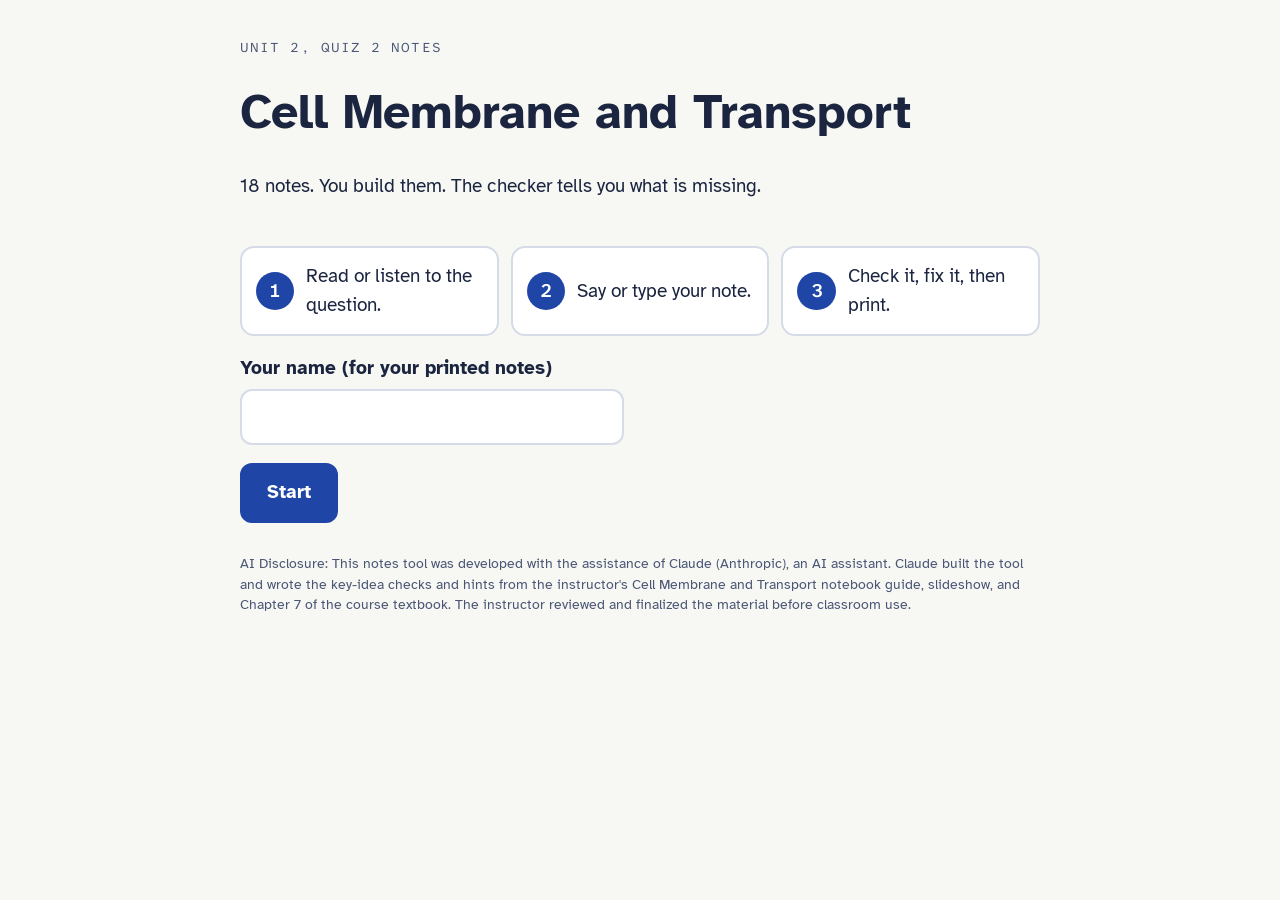
==== index.html @ 77db5dbd "Add Notes Builder with Unit 2 Quiz 2 (Cell Membrane and Transport) Co-Authored-By: Claude Opus 5.5 <" ====
<!doctype html>
<html lang="en">
<head>
<meta charset="utf-8">
<meta name="viewport" content="width=device-width, initial-scale=1, viewport-fit=cover">
<title>Biology Notes Builder</title>
<link rel="preconnect" href="https://fonts.googleapis.com">
<link rel="preconnect" href="https://fonts.gstatic.com" crossorigin>
<link rel="stylesheet" href="https://fonts.googleapis.com/css2?family=Atkinson+Hyperlegible:ital,wght@0,400;0,700;1,400&family=Atkinson+Hyperlegible+Mono:wght@400;600&display=swap">
<link rel="stylesheet" href="styles.css">
</head>
<body>
<div class="wrap" id="app" aria-live="polite"></div>

<script src="patterns.js"></script>
<!-- UNITS: add one line per quiz or test. The newest can go last. -->
<script src="units/u2q2.js"></script>
<!-- end UNITS -->
<script src="checker.js"></script>
<script src="app.js"></script>
</body>
</html>
---- styles.css ----
/* Layout: one centered column, composition-notebook page. Prompt on top, ruled answer box, feedback strip, nav. */
:root{
  --paper:#F7F8F4; --card:#FFFFFF; --ink:#1B2540; --ink-soft:#4B5675; --line:#D5DCE8;
  --rule:#C8D7EE; --margin:#E39A9A; --accent:#1F46A6; --accent-ink:#FFFFFF; --accent-soft:#E6ECFA;
  --ok:#17704A; --ok-bg:#E2F3E9; --warn:#8A5200; --warn-bg:#FFF0D6; --rec:#B42318; --rec-bg:#FDE7E5;
  --f-body:"Atkinson Hyperlegible", Verdana, "Segoe UI", sans-serif;
  --f-mono:"Atkinson Hyperlegible Mono", ui-monospace, Consolas, monospace;
  --t-xl:clamp(1.6rem, 1.2rem + 1.6vw, 2.2rem); --t-l:1.45rem; --t-m:1.2rem; --t-s:1rem;
}
@media (prefers-color-scheme: dark){:root:not([data-theme="light"]){
  --paper:#111726; --card:#18203A; --ink:#E9EDF7; --ink-soft:#A8B2CA; --line:#2B3654;
  --rule:#253152; --margin:#7B3A44; --accent:#90AEFF; --accent-ink:#0D1324; --accent-soft:#22305A;
  --ok:#72D6A3; --ok-bg:#15301F; --warn:#F3C073; --warn-bg:#352711; --rec:#FF8E84; --rec-bg:#3A1714; color-scheme:dark}}
:root[data-theme="dark"]{
  --paper:#111726; --card:#18203A; --ink:#E9EDF7; --ink-soft:#A8B2CA; --line:#2B3654;
  --rule:#253152; --margin:#7B3A44; --accent:#90AEFF; --accent-ink:#0D1324; --accent-soft:#22305A;
  --ok:#72D6A3; --ok-bg:#15301F; --warn:#F3C073; --warn-bg:#352711; --rec:#FF8E84; --rec-bg:#3A1714; color-scheme:dark}
*{box-sizing:border-box}
html,body{height:100%}
body{background:var(--paper);color:var(--ink);font-family:var(--f-body);font-size:var(--t-m);line-height:1.5;margin:0}
.wrap{max-width:52rem;margin:0 auto;padding-inline:16px;padding-block:16px 48px;display:flex;flex-direction:column;gap:18px}
h1,h2,h3{text-wrap:balance;margin:0;line-height:1.2}
button{font:inherit;color:inherit;cursor:pointer}
button:focus-visible,textarea:focus-visible,input:focus-visible{outline:3px solid var(--accent);outline-offset:2px}
.btn{display:inline-flex;align-items:center;gap:.5em;border:2px solid var(--line);background:var(--card);border-radius:12px;padding:.55em 1em;font-weight:700;font-size:var(--t-s);min-height:48px}
.btn:hover{border-color:var(--accent)}
.btn svg{width:1.3em;height:1.3em;flex:none}
.btn.primary{background:var(--accent);border-color:var(--accent);color:var(--accent-ink)}
.btn.big{font-size:var(--t-m);min-height:60px;padding:.6em 1.3em}
.btn[disabled]{opacity:.45;cursor:not-allowed}
.row{display:flex;flex-wrap:wrap;gap:10px;align-items:center}
.spread{justify-content:space-between}
.eyebrow{font-family:var(--f-mono);font-size:.85rem;letter-spacing:.08em;text-transform:uppercase;color:var(--ink-soft)}

/* top bar */
.top{display:flex;flex-direction:column;gap:10px}
.dots{display:flex;flex-wrap:wrap;gap:6px}
.dot{width:30px;height:30px;border-radius:50%;border:2px solid var(--line);background:var(--card);font-family:var(--f-mono);font-size:.8rem;display:grid;place-items:center;padding:0}
.dot.tried{border-color:var(--warn);background:var(--warn-bg)}
.dot.done{border-color:var(--ok);background:var(--ok);color:var(--card)}
.dot.here{outline:3px solid var(--accent);outline-offset:2px}

/* prompt card */
.card{background:var(--card);border:2px solid var(--line);border-radius:16px;padding:20px;display:flex;flex-direction:column;gap:14px}
.heading{font-family:var(--f-mono);font-size:.95rem;color:var(--accent);font-weight:600}
.prompt{font-size:var(--t-xl);font-weight:400}
.prompt b{font-weight:700}
.reveal{border-left:4px solid var(--accent);background:var(--accent-soft);padding:10px 14px;border-radius:0 10px 10px 0;font-size:var(--t-m)}
.reveal .where{font-family:var(--f-mono);font-size:.95rem}

/* notebook answer box */
.note{width:100%;min-height:9.6em;resize:vertical;border:2px solid var(--line);border-radius:12px;
  font:inherit;font-size:1.35rem;line-height:2.2rem;color:var(--ink);padding:.15rem 14px 2.2rem 56px;
  background-color:var(--card);
  background-image:linear-gradient(90deg,transparent 42px,var(--margin) 42px,var(--margin) 44px,transparent 44px),
    repeating-linear-gradient(180deg,transparent 0,transparent calc(2.2rem - 1px),var(--rule) calc(2.2rem - 1px),var(--rule) 2.2rem);
  background-position:0 0, 0 .15rem;background-attachment:local}
.mic.on{background:var(--rec-bg);border-color:var(--rec);color:var(--rec)}
.mic.on .pulse{animation:pulse 1s infinite}
@keyframes pulse{50%{opacity:.25}}
@media (prefers-reduced-motion: reduce){.mic.on .pulse{animation:none}}
.tip{font-size:var(--t-s);color:var(--ink-soft)}

/* feedback */
.fb{border-radius:14px;padding:16px;display:flex;flex-direction:column;gap:10px;border:2px solid}
.fb.ok{background:var(--ok-bg);border-color:var(--ok)}
.fb.more{background:var(--warn-bg);border-color:var(--warn)}
.fb h3{font-size:var(--t-l)}
.chips{display:flex;flex-wrap:wrap;gap:8px}
.chip{display:inline-flex;align-items:center;gap:.35em;border-radius:999px;padding:.2em .8em;font-size:var(--t-s);font-weight:700;border:2px solid var(--ok);color:var(--ok)}
.chip svg{width:1em;height:1em}
.miss{display:flex;flex-direction:column;gap:8px;margin:0;padding:0;list-style:none}
.miss li{display:flex;gap:10px;align-items:flex-start}
.miss .tag{flex:none;font-family:var(--f-mono);font-size:.8rem;font-weight:600;border:2px solid var(--warn);color:var(--warn);border-radius:8px;padding:.1em .5em;margin-top:.25em}

/* start + finish */
.hero{display:flex;flex-direction:column;gap:12px;padding-block:8px}
.hero h1{font-size:clamp(2rem,1.4rem + 2.4vw,3rem)}
.steps{display:grid;grid-template-columns:repeat(auto-fit,minmax(13rem,1fr));gap:12px;margin:0;padding:0;list-style:none}
.steps li{background:var(--card);border:2px solid var(--line);border-radius:14px;padding:14px;display:flex;gap:12px;align-items:center;font-size:var(--t-m)}
.steps .n{font-family:var(--f-mono);font-weight:600;width:2em;height:2em;border-radius:50%;display:grid;place-items:center;background:var(--accent);color:var(--accent-ink);flex:none}
label.field{display:flex;flex-direction:column;gap:6px;font-weight:700}
.field input{font:inherit;font-size:1.3rem;padding:.5em .7em;border:2px solid var(--line);border-radius:12px;background:var(--card);color:var(--ink);max-width:24rem;width:100%}
.units{display:grid;gap:10px}
.small{font-size:.85rem;color:var(--ink-soft)}
.confirm{background:var(--warn-bg);border:2px solid var(--warn);border-radius:12px;padding:12px}

/* notes sheet (screen preview + print) */
.sheet{background:#fff;color:#111;border:2px solid var(--line);border-radius:6px;padding:28px 30px;font-size:13pt;line-height:1.4}
.sheet h2{font-size:18pt}
.sheet .meta{display:flex;justify-content:space-between;gap:12px;flex-wrap:wrap;border-bottom:2px solid #111;padding-bottom:6px;margin-bottom:10px;font-size:12pt}
.sheet h3{break-after:avoid;font-size:14pt;margin-top:14px;border-bottom:1px solid #999;padding-bottom:2px}
.sheet .item{display:grid;grid-template-columns:2.2em 1fr;gap:4px 6px;margin-top:8px;break-inside:avoid}
.sheet .num{font-weight:700}
.sheet .p{font-size:10.5pt;color:#444;font-style:italic}
.sheet .a{white-space:pre-wrap;grid-column:2}
.sheet .a.empty{color:#999}
.sheet .box{grid-column:2;height:1.6in;border:1.5px dashed #777;border-radius:6px;font-size:9pt;color:#777;padding:4px 8px}
.sheet .src{grid-column:2;font-size:8.5pt;color:#666;font-family:var(--f-mono)}
.sheet .disc{margin-top:16px;font-size:7.5pt;color:#666;border-top:1px solid #bbb;padding-top:4px}
@media print{
  @page{margin:.5in}
  body{background:#fff}
  .noprint{display:none!important}
  .wrap{max-width:none;padding:0}
  .sheet{border:0;padding:0}
}
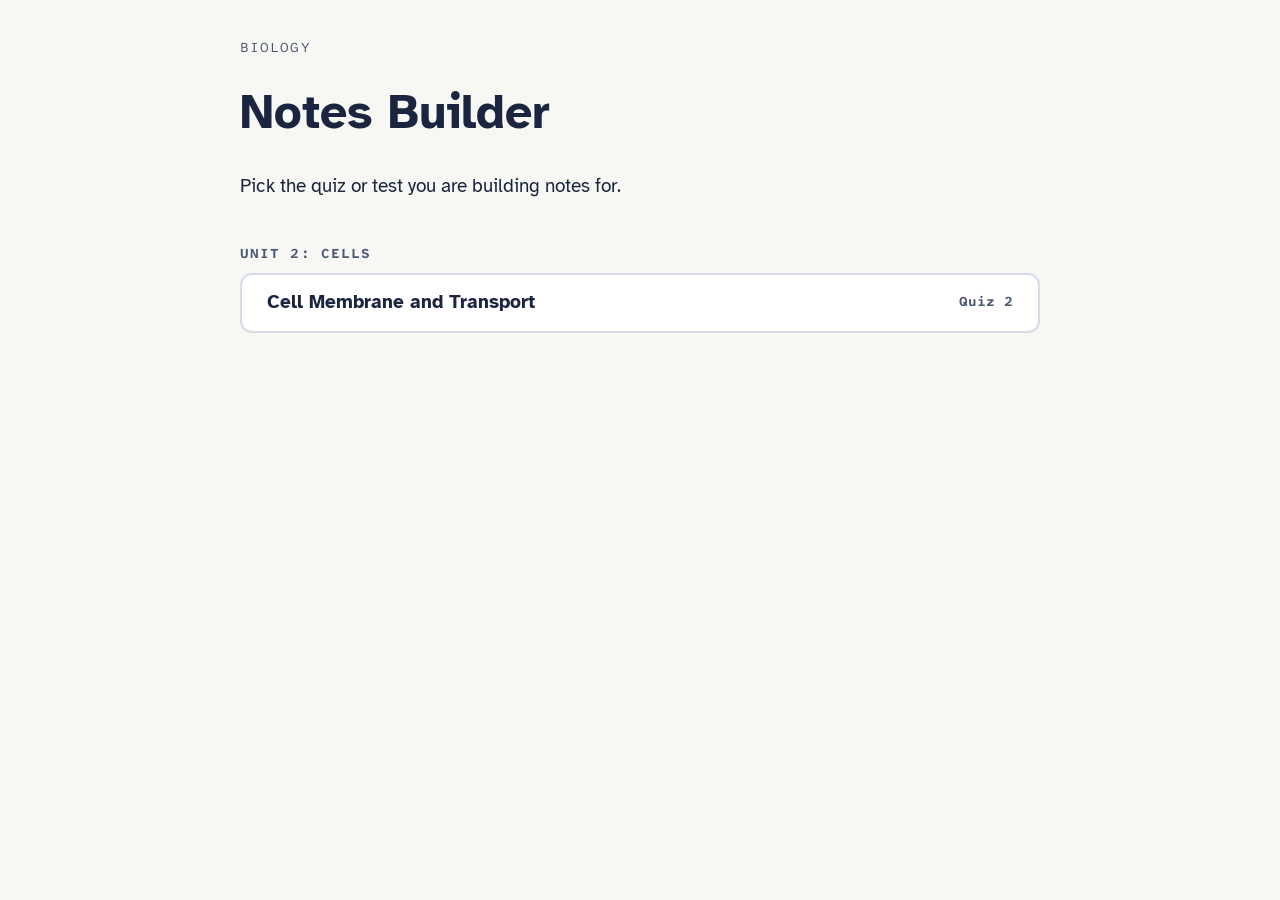
==== commit 07ae6315: "Load each quiz from its own content folder via a student menu Co-Authored-By: Claude Opus 5.5 <norep" ====
--- a/index.html
+++ b/index.html
@@ -13,9 +13,8 @@
 <div class="wrap" id="app" aria-live="polite"></div>
 
 <script src="patterns.js"></script>
-<!-- UNITS: add one line per quiz or test. The newest can go last. -->
-<script src="units/u2q2.js"></script>
-<!-- end UNITS -->
+<!-- The quiz menu. Add quizzes in content/catalog.js, not here. -->
+<script src="content/catalog.js"></script>
 <script src="checker.js"></script>
 <script src="app.js"></script>
 </body>
--- a/styles.css
+++ b/styles.css
@@ -105,3 +105,8 @@
   .wrap{max-width:none;padding:0}
   .sheet{border:0;padding:0}
 }
+
+/* quiz menu */
+.units{display:flex;flex-direction:column;gap:10px}
+.pick{justify-content:space-between;width:100%;text-align:left}
+.pick .small{font-family:var(--f-mono)}
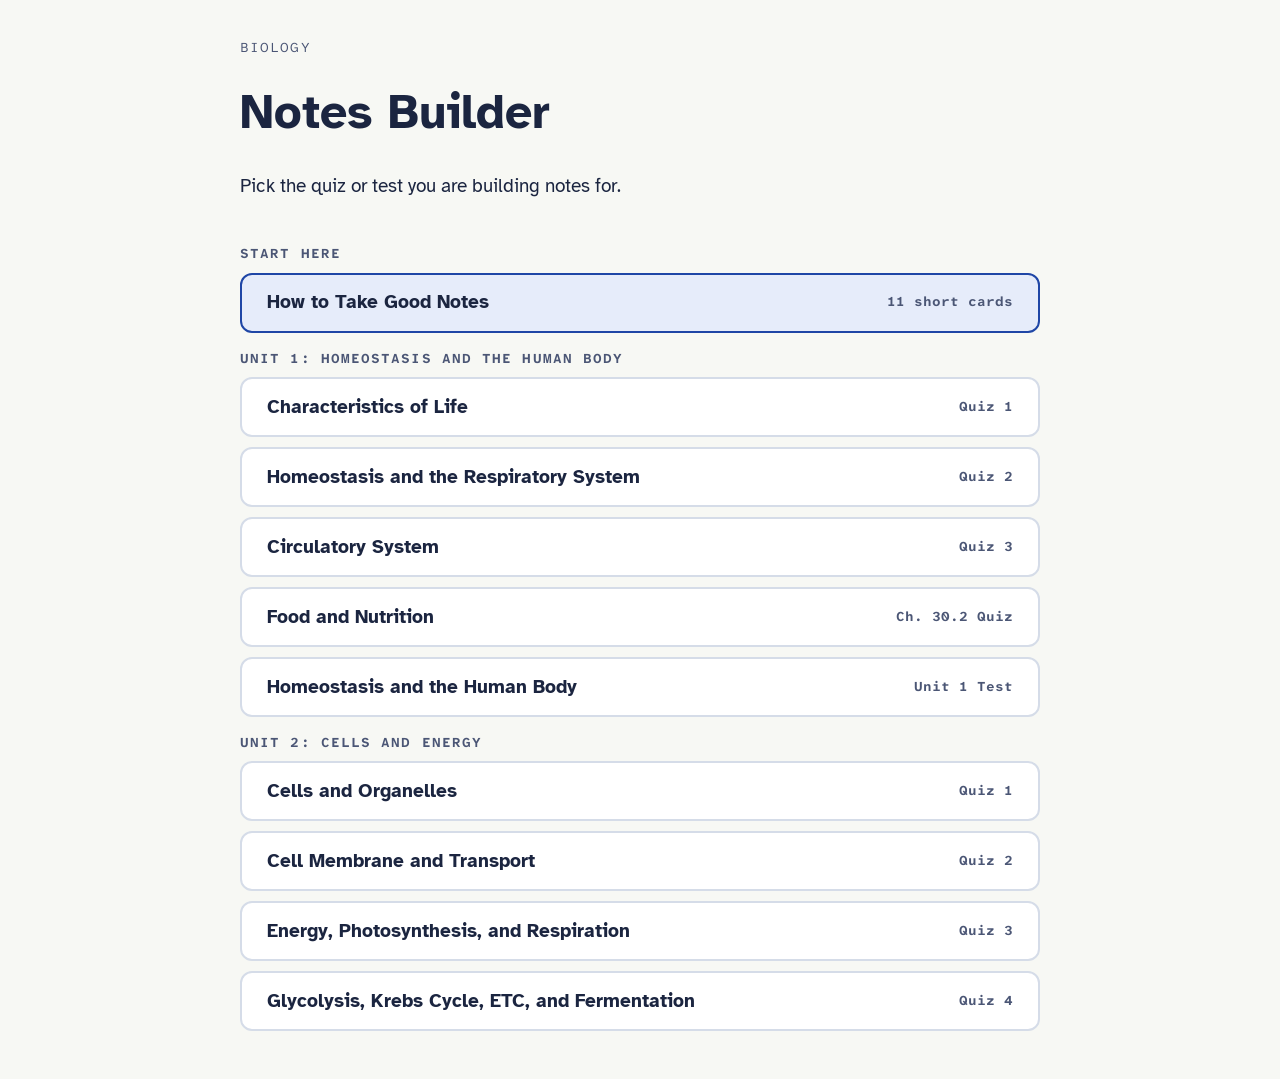
==== commit 306d0824: "Add How to Take Good Notes guide cards on the menu Co-Authored-By: Claude Opus 5.5 <noreply@anthropi" ====
--- a/index.html
+++ b/index.html
@@ -15,6 +15,8 @@
 <script src="patterns.js"></script>
 <!-- The quiz menu. Add quizzes in content/catalog.js, not here. -->
 <script src="content/catalog.js"></script>
+<!-- The "How to Take Good Notes" cards. Edit them in content/guide.js. -->
+<script src="content/guide.js"></script>
 <script src="checker.js"></script>
 <script src="app.js"></script>
 </body>
--- a/styles.css
+++ b/styles.css
@@ -110,3 +110,58 @@
 .units{display:flex;flex-direction:column;gap:10px}
 .pick{justify-content:space-between;width:100%;text-align:left}
 .pick .small{font-family:var(--f-mono)}
+
+/* saving */
+.savebox{border:2px dashed var(--line);border-radius:14px;padding:14px 16px;display:flex;flex-direction:column;gap:8px}
+#saved.warn{color:var(--warn);font-weight:700}
+
+.tip:empty{display:none}
+
+/* clue ladder */
+.fb .lead{margin:0;font-weight:700}
+.sample{background:var(--card);border-left:4px solid var(--accent);border-radius:0 10px 10px 0;padding:10px 14px;display:flex;flex-direction:column;gap:6px}
+.sample p{margin:0}
+.sample-text{font-size:var(--t-l)}
+
+/* sheet integrity: entry marks, sheet code, name watermark */
+.sheet{position:relative;overflow:hidden}
+.sheet > *:not(.wm){position:relative;z-index:1}
+.sheet .meta2{display:flex;justify-content:space-between;gap:12px;flex-wrap:wrap;font-size:10pt;color:#333;margin-top:-4px;margin-bottom:8px}
+.sheet .how{grid-column:2;font-size:8.5pt;color:#555;font-family:var(--f-mono)}
+.sheet .how.flag{color:#b42318;font-weight:700}
+.wm{position:absolute;inset:-20%;pointer-events:none;z-index:0;display:flex;flex-wrap:wrap;align-content:space-around;justify-content:space-around;
+  transform:rotate(-28deg);opacity:.08;color:#000;font:700 20pt/1 var(--f-body)}
+.wm span{white-space:nowrap;padding:34px 28px}
+@media print{ .wm{position:fixed;inset:-25%;opacity:.07} }
+
+/* marked note: wrong parts and extra parts */
+.marked{background:var(--card);border:2px solid var(--line);border-radius:10px;padding:10px 14px;display:flex;flex-direction:column;gap:8px}
+.marked p{margin:0}
+.marked-text{font-size:var(--t-m);line-height:1.7}
+.mk.wrong{color:var(--rec);background:var(--rec-bg);text-decoration:line-through;text-decoration-thickness:2px;border-radius:4px;padding:0 2px}
+.mk.extra{color:var(--ink-soft);text-decoration:underline dotted var(--warn);text-decoration-thickness:3px;text-underline-offset:4px}
+.legend{margin:0;padding:0;list-style:none;display:flex;flex-direction:column;gap:4px;font-size:var(--t-s)}
+.mk.key{text-decoration:underline solid var(--ok);text-decoration-thickness:3px;text-underline-offset:4px}
+.fb .lean{margin:0;border-left:4px solid var(--accent);padding-left:10px}
+.lead-tip{font-weight:700;color:var(--ink)}
+
+/* note-taking guide cards */
+.guidepick{border-color:var(--accent);background:var(--accent-soft)}
+.gcard{gap:16px}
+.gtitle{font-size:var(--t-xl)}
+.gpractice{color:var(--accent);margin:0 0 -8px}
+.gtip{margin:0;font-size:var(--t-l);line-height:1.45}
+.gnote{border-radius:0 10px 10px 0;padding:10px 14px;border-left:5px solid}
+.gnote p{margin:0}
+.gnote-text{font-size:var(--t-m);white-space:pre-line}
+.gnote.weak{border-color:var(--rec);background:var(--rec-bg)}
+.gnote.weak .eyebrow{color:var(--rec)}
+.gnote.strong{border-color:var(--ok);background:var(--ok-bg)}
+.gnote.strong .eyebrow{color:var(--ok)}
+.gchoices,.gcut{display:flex;flex-direction:column;gap:10px}
+.gchoice,.gsent{display:flex;flex-direction:column;gap:4px;text-align:left;border:2px solid var(--line);background:var(--card);border-radius:12px;padding:12px 14px;font-size:var(--t-m);min-height:48px}
+.gchoice:hover,.gsent:hover{border-color:var(--accent)}
+.gchoice.right{border-color:var(--ok);background:var(--ok-bg)}
+.gchoice.wrongpick{border-color:var(--rec);background:var(--rec-bg)}
+.gsent.cut{color:var(--rec);background:var(--rec-bg);border-color:var(--rec);text-decoration:line-through;text-decoration-thickness:2px}
+.gsent.keep{border-color:var(--ok);text-decoration:underline solid var(--ok);text-decoration-thickness:3px;text-underline-offset:4px}
